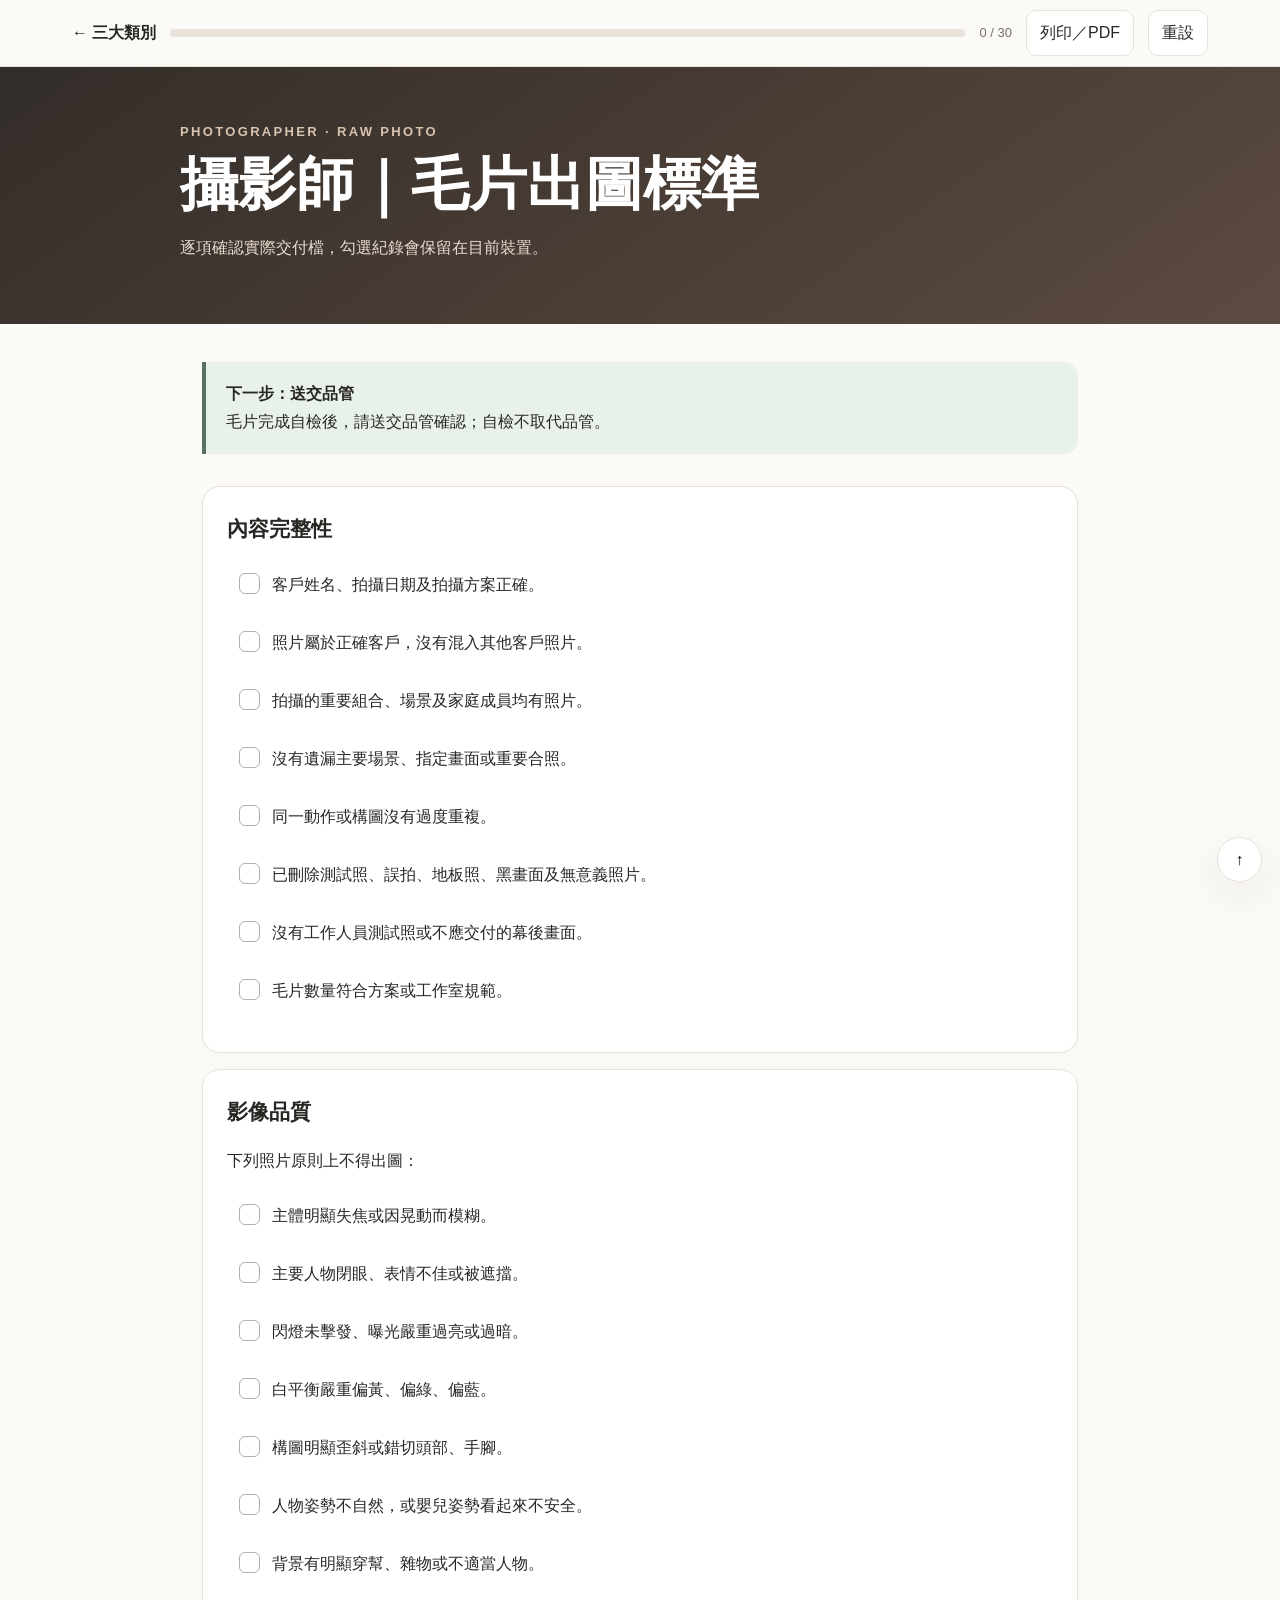
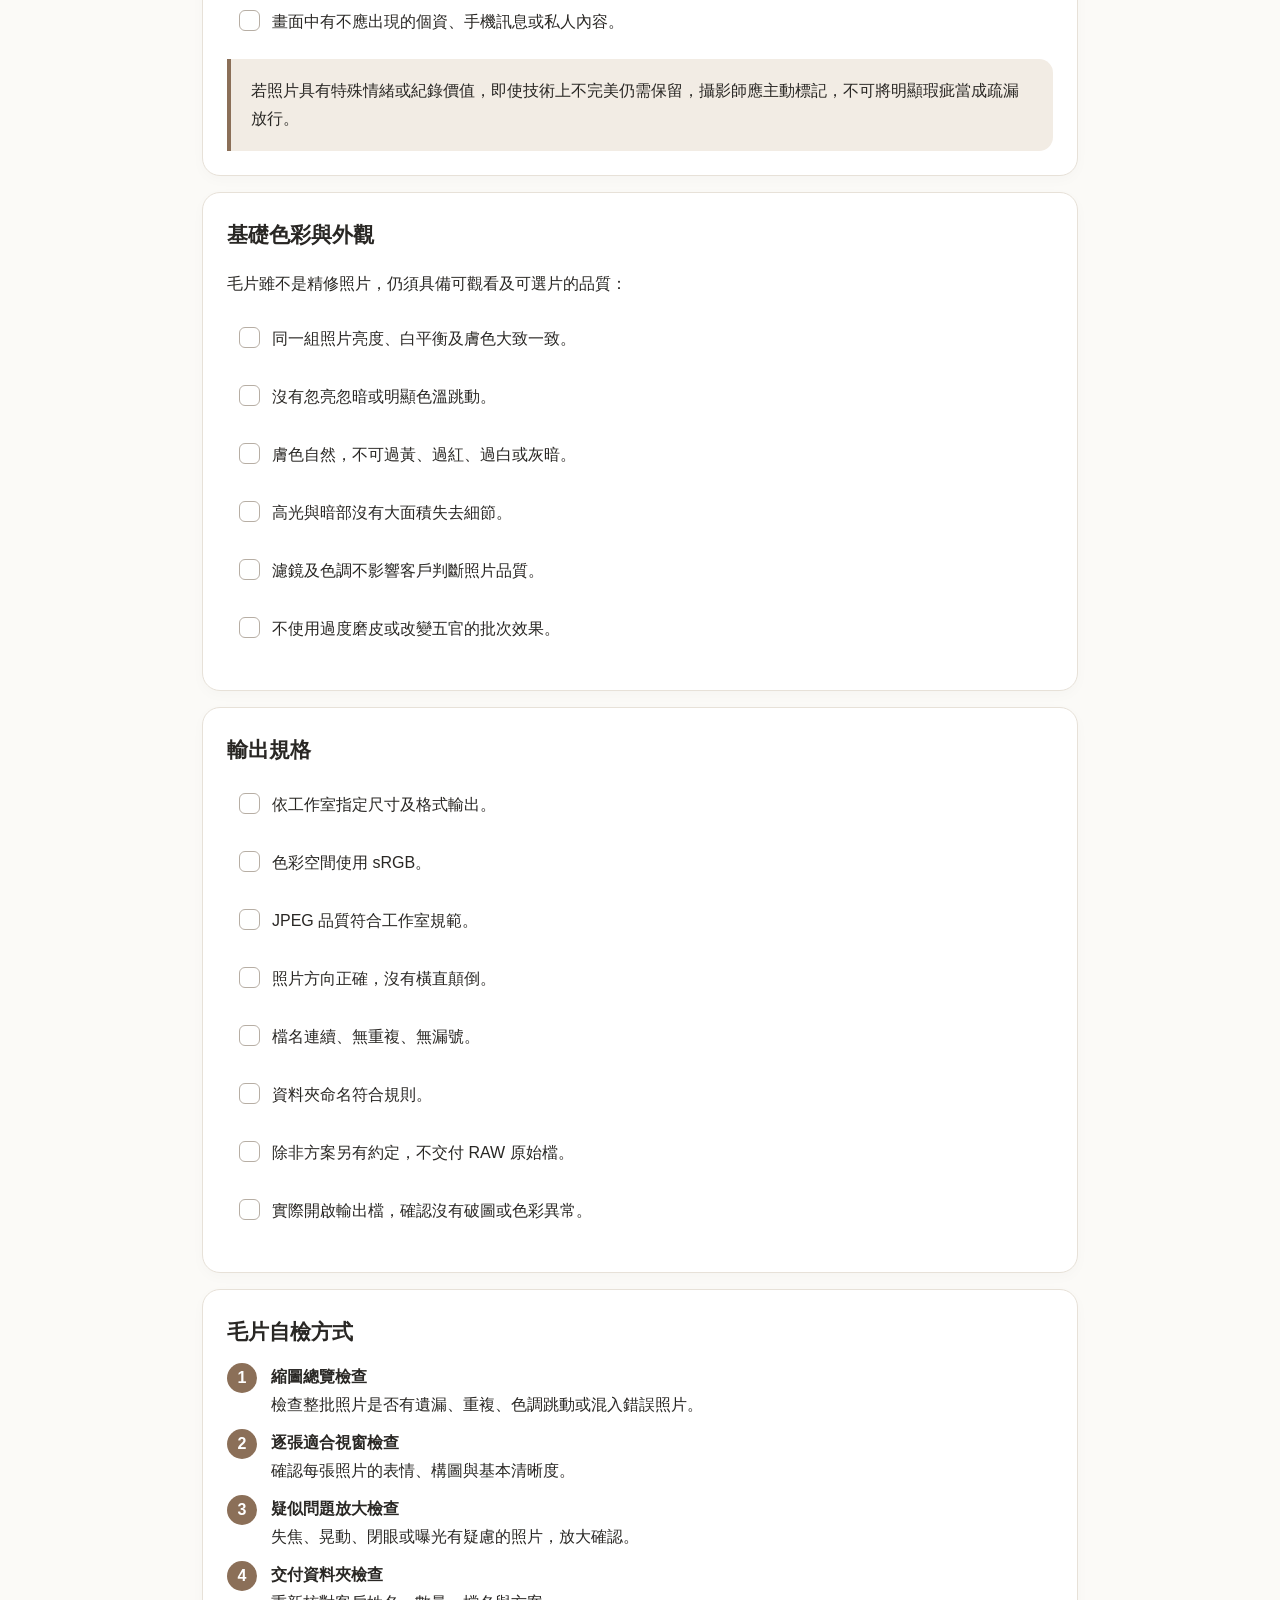
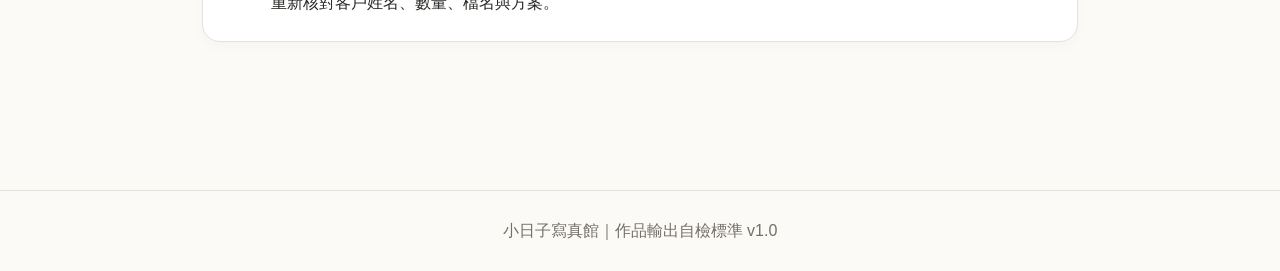
==== photographer.html @ ac639b14 "Split checklist into three category pages" ====
<!doctype html><html lang="zh-Hant"><head><meta charset="utf-8"><meta name="viewport" content="width=device-width,initial-scale=1"><title>攝影師｜毛片出圖標準｜小日子寫真館</title><meta name="description" content="小日子寫真館攝影師｜毛片出圖標準。"><link rel="stylesheet" href="styles.css"></head><body><div class="topbar"><div class="topbar-inner"><a class="home-link" href="index.html">← 三大類別</a><div class="progress-wrap"><div class="progress" id="progress"></div></div><div class="progress-text" id="progressText">0 / 0</div><button class="btn print" onclick="window.print()">列印／PDF</button><button class="btn" onclick="resetChecks()">重設</button></div></div><header class="pagehero"><div class="pagehero-inner"><div class="eyebrow">PHOTOGRAPHER · RAW PHOTO</div><h1>攝影師｜毛片出圖標準</h1><p>逐項確認實際交付檔，勾選紀錄會保留在目前裝置。</p></div></header><main class="single"><div class="qa-next"><b>下一步：送交品管</b><br>毛片完成自檢後，請送交品管確認；自檢不取代品管。</div><section id="photo">
<div class="card"><h3>內容完整性</h3><div class="checklist" data-items="客戶姓名、拍攝日期及拍攝方案正確。|照片屬於正確客戶，沒有混入其他客戶照片。|拍攝的重要組合、場景及家庭成員均有照片。|沒有遺漏主要場景、指定畫面或重要合照。|同一動作或構圖沒有過度重複。|已刪除測試照、誤拍、地板照、黑畫面及無意義照片。|沒有工作人員測試照或不應交付的幕後畫面。|毛片數量符合方案或工作室規範。"></div></div>
<div class="card"><h3>影像品質</h3><p>下列照片原則上不得出圖：</p><div class="checklist" data-items="主體明顯失焦或因晃動而模糊。|主要人物閉眼、表情不佳或被遮擋。|閃燈未擊發、曝光嚴重過亮或過暗。|白平衡嚴重偏黃、偏綠、偏藍。|構圖明顯歪斜或錯切頭部、手腳。|人物姿勢不自然，或嬰兒姿勢看起來不安全。|背景有明顯穿幫、雜物或不適當人物。|畫面中有不應出現的個資、手機訊息或私人內容。"></div><div class="callout">若照片具有特殊情緒或紀錄價值，即使技術上不完美仍需保留，攝影師應主動標記，不可將明顯瑕疵當成疏漏放行。</div></div>
<div class="card"><h3>基礎色彩與外觀</h3><p>毛片雖不是精修照片，仍須具備可觀看及可選片的品質：</p><div class="checklist" data-items="同一組照片亮度、白平衡及膚色大致一致。|沒有忽亮忽暗或明顯色溫跳動。|膚色自然，不可過黃、過紅、過白或灰暗。|高光與暗部沒有大面積失去細節。|濾鏡及色調不影響客戶判斷照片品質。|不使用過度磨皮或改變五官的批次效果。"></div></div>
<div class="card"><h3>輸出規格</h3><div class="checklist" data-items="依工作室指定尺寸及格式輸出。|色彩空間使用 sRGB。|JPEG 品質符合工作室規範。|照片方向正確，沒有橫直顛倒。|檔名連續、無重複、無漏號。|資料夾命名符合規則。|除非方案另有約定，不交付 RAW 原始檔。|實際開啟輸出檔，確認沒有破圖或色彩異常。"></div></div>
<div class="card"><h3>毛片自檢方式</h3><div class="steps"><div class="step"><div><b>縮圖總覽檢查</b><br>檢查整批照片是否有遺漏、重複、色調跳動或混入錯誤照片。</div></div><div class="step"><div><b>逐張適合視窗檢查</b><br>確認每張照片的表情、構圖與基本清晰度。</div></div><div class="step"><div><b>疑似問題放大檢查</b><br>失焦、晃動、閉眼或曝光有疑慮的照片，放大確認。</div></div><div class="step"><div><b>交付資料夾檢查</b><br>重新核對客戶姓名、數量、檔名與方案。</div></div></div></div></section></main><button class="backtop" aria-label="回到頂端" onclick="scrollTo({top:0,behavior:'smooth'})">↑</button><footer class="footer">小日子寫真館｜作品輸出自檢標準 v1.0</footer><script src="app.js"></script></body></html>
---- styles.css ----
:root{--paper:#fbfaf7;--ink:#292724;--muted:#746f68;--line:#e7e1d8;--brand:#8b6f58;--brand2:#b69a7c;--soft:#f2ece4;--green:#58725f;--red:#a4524b;--orange:#b67a35;--shadow:0 14px 40px rgba(55,44,32,.08)}*{box-sizing:border-box}html{scroll-behavior:smooth}body{margin:0;background:var(--paper);color:var(--ink);font-family:-apple-system,BlinkMacSystemFont,"Noto Sans TC","PingFang TC","Microsoft JhengHei",sans-serif;line-height:1.75}button,input,textarea,select{font:inherit}.topbar{position:sticky;top:0;z-index:30;background:rgba(251,250,247,.92);backdrop-filter:blur(14px);border-bottom:1px solid var(--line)}.topbar-inner{max-width:1180px;margin:auto;padding:10px 22px;display:flex;align-items:center;gap:14px}.brand{font-weight:800;white-space:nowrap}.progress-wrap{flex:1;height:8px;border-radius:99px;background:#e9e3dc;overflow:hidden}.progress{height:100%;width:0;background:linear-gradient(90deg,var(--brand2),var(--green));transition:.2s}.progress-text{font-size:13px;color:var(--muted);white-space:nowrap}.btn{border:1px solid var(--line);background:#fff;color:var(--ink);padding:8px 13px;border-radius:10px;cursor:pointer}.btn:hover{border-color:var(--brand2);background:var(--soft)}.hero{background:linear-gradient(145deg,#332d29,#5c4b40);color:#fff;padding:76px 24px 68px}.hero-inner{max-width:1100px;margin:auto}.eyebrow{letter-spacing:.18em;text-transform:uppercase;color:#d8c3ae;font-size:13px;font-weight:700}.hero h1{font-family:"Noto Serif TC","Songti TC",serif;font-size:clamp(34px,6vw,66px);line-height:1.16;margin:12px 0 18px;max-width:850px}.hero p{color:#e8ddd2;max-width:720px;font-size:18px}.badges{display:flex;flex-wrap:wrap;gap:10px;margin-top:28px}.badge{border:1px solid rgba(255,255,255,.24);background:rgba(255,255,255,.08);padding:8px 13px;border-radius:99px;font-size:14px}.layout{max-width:1180px;margin:0 auto;display:grid;grid-template-columns:250px minmax(0,1fr);gap:34px;padding:38px 22px 90px}.toc{position:sticky;top:72px;align-self:start;max-height:calc(100vh - 90px);overflow:auto;padding:18px;background:#fff;border:1px solid var(--line);border-radius:18px}.toc strong{display:block;margin:0 10px 8px}.toc a{display:block;color:var(--muted);text-decoration:none;padding:7px 10px;border-radius:8px;font-size:14px}.toc a:hover{color:var(--ink);background:var(--soft)}main{min-width:0}section{scroll-margin-top:78px;margin-bottom:58px}.section-kicker{color:var(--brand);font-weight:800;letter-spacing:.1em;font-size:13px}.section-title{font-family:"Noto Serif TC","Songti TC",serif;font-size:clamp(28px,4vw,42px);line-height:1.25;margin:4px 0 18px}.lead{font-size:18px;color:#514d48}.card{background:#fff;border:1px solid var(--line);border-radius:18px;padding:24px;margin:16px 0;box-shadow:0 4px 14px rgba(50,40,30,.025)}.card h3{margin:0 0 12px;font-size:21px}.card h4{margin:22px 0 8px}.callout{border-left:4px solid var(--brand);background:var(--soft);padding:18px 20px;border-radius:0 14px 14px 0}.rule{font-weight:700;font-size:18px}.checklist{display:grid;gap:8px;margin:12px 0}.check{display:flex;align-items:flex-start;gap:12px;padding:11px 12px;border-radius:10px;cursor:pointer}.check:hover{background:var(--soft)}.check input{appearance:none;width:21px;height:21px;border:1.5px solid #b7aea4;border-radius:6px;margin:2px 0 0;flex:0 0 auto;display:grid;place-content:center}.check input:checked{background:var(--green);border-color:var(--green)}.check input:checked:after{content:"✓";color:white;font-size:14px;font-weight:800}.check:has(input:checked) span{text-decoration:line-through;color:#8a857f}.error-grid,.spec-grid,.role-grid{display:grid;grid-template-columns:repeat(3,1fr);gap:14px}.error{border-radius:15px;padding:18px;border:1px solid var(--line);background:#fff}.error b{font-size:20px}.error.s{border-top:5px solid var(--red)}.error.a{border-top:5px solid var(--orange)}.error.b{border-top:5px solid #8c887f}.error small{display:block;color:var(--muted);margin-top:8px}.steps{counter-reset:step;display:grid;gap:10px}.step{display:flex;gap:14px;align-items:flex-start}.step:before{counter-increment:step;content:counter(step);width:30px;height:30px;display:grid;place-items:center;border-radius:50%;background:var(--brand);color:#fff;font-weight:800;flex:0 0 auto}.spec{padding:16px;border:1px solid var(--line);border-radius:14px;background:#fff}.spec b{display:block;color:var(--brand)}.flow{display:flex;flex-direction:column;align-items:center;gap:5px;text-align:center}.flow-box{min-width:240px;padding:10px 20px;border:1px solid var(--line);background:#fff;border-radius:10px}.arrow{color:var(--brand);font-size:21px}.branch{display:grid;grid-template-columns:1fr 1fr;gap:12px;width:100%}.branch>div{padding:14px;border-radius:12px}.branch .bad{background:#f8eae8;color:#763d38}.branch .good{background:#e9f1eb;color:#3f5e48}.form-grid{display:grid;grid-template-columns:1fr 1fr;gap:16px}.field label{display:block;font-weight:700;margin-bottom:5px}.field input,.field select,.field textarea{width:100%;border:1px solid #cec6bd;border-radius:10px;background:#fff;padding:11px 12px}.field textarea{min-height:88px;resize:vertical}.wide{grid-column:1/-1}.status-flow{display:flex;flex-wrap:wrap;align-items:center;gap:8px}.status{padding:8px 12px;border-radius:99px;background:var(--soft);font-weight:700;font-size:14px}.notice{font-size:17px}.notice blockquote{margin:12px 0;padding-left:18px;border-left:3px solid var(--brand2)}.mini{font-size:14px;color:var(--muted)}.backtop{position:fixed;right:18px;bottom:18px;width:45px;height:45px;border-radius:50%;border:1px solid var(--line);background:#fff;box-shadow:var(--shadow);cursor:pointer}.footer{padding:26px;text-align:center;color:var(--muted);border-top:1px solid var(--line)}@media(max-width:840px){.layout{display:block;padding:24px 16px 70px}.toc{position:relative;top:auto;margin-bottom:28px;max-height:none}.error-grid,.spec-grid,.role-grid{grid-template-columns:1fr}.hero{padding:58px 20px 50px}.form-grid{grid-template-columns:1fr}.wide{grid-column:auto}.topbar-inner{padding:9px 12px}.brand{display:none}.btn.print{display:none}.branch{grid-template-columns:1fr}.card{padding:19px}}@media print{.topbar,.toc,.backtop,.btn{display:none!important}.hero{padding:30px;color:#000;background:#fff;border-bottom:2px solid #000}.hero p,.eyebrow{color:#333}.layout{display:block;padding:20px}.card{box-shadow:none;break-inside:avoid}section{margin-bottom:28px}.check input{appearance:auto}.footer{display:none}}@media(prefers-reduced-motion:reduce){html{scroll-behavior:auto}*{transition:none!important}}

.home-hero{background:linear-gradient(145deg,#332d29,#5c4b40);color:#fff;padding:82px 24px}.home-inner{max-width:1060px;margin:auto}.home-inner h1{font-family:"Noto Serif TC","Songti TC",serif;font-size:clamp(38px,7vw,70px);line-height:1.12;margin:12px 0 18px}.home-inner p{color:#e8ddd2;max-width:680px;font-size:18px}.home-main{max-width:1060px;margin:auto;padding:48px 22px 90px}.cat-grid{display:grid;grid-template-columns:repeat(3,1fr);gap:18px}.cat-card{display:flex;flex-direction:column;min-height:280px;padding:28px;border-radius:20px;border:1px solid var(--line);background:#fff;color:var(--ink);text-decoration:none;box-shadow:var(--shadow);transition:.2s}.cat-card:hover{transform:translateY(-4px);border-color:var(--brand2)}.cat-no{color:var(--brand);font-weight:800;letter-spacing:.12em;font-size:13px}.cat-card h2{font-family:"Noto Serif TC","Songti TC",serif;font-size:30px;line-height:1.25;margin:18px 0 8px}.cat-card p{color:var(--muted)}.cat-link{margin-top:auto;color:var(--brand);font-weight:800}.pagehero{background:linear-gradient(145deg,#332d29,#5c4b40);color:#fff;padding:54px 24px 46px}.pagehero-inner{max-width:920px;margin:auto}.pagehero h1{font-family:"Noto Serif TC","Songti TC",serif;font-size:clamp(34px,6vw,58px);line-height:1.15;margin:8px 0 10px}.pagehero p{color:#e8ddd2}.single{max-width:920px;margin:auto;padding:38px 22px 90px}.qa-next{border-left:4px solid var(--green);background:#e9f1eb;padding:18px 20px;border-radius:0 14px 14px 0;margin:0 0 32px}.home-link{color:var(--ink);text-decoration:none;font-weight:800;white-space:nowrap}@media(max-width:840px){.cat-grid{grid-template-columns:1fr}.cat-card{min-height:220px}.home-hero{padding:58px 20px}.single{padding:26px 16px 70px}.pagehero{padding:42px 18px 36px}.topbar .home-link{font-size:14px}}
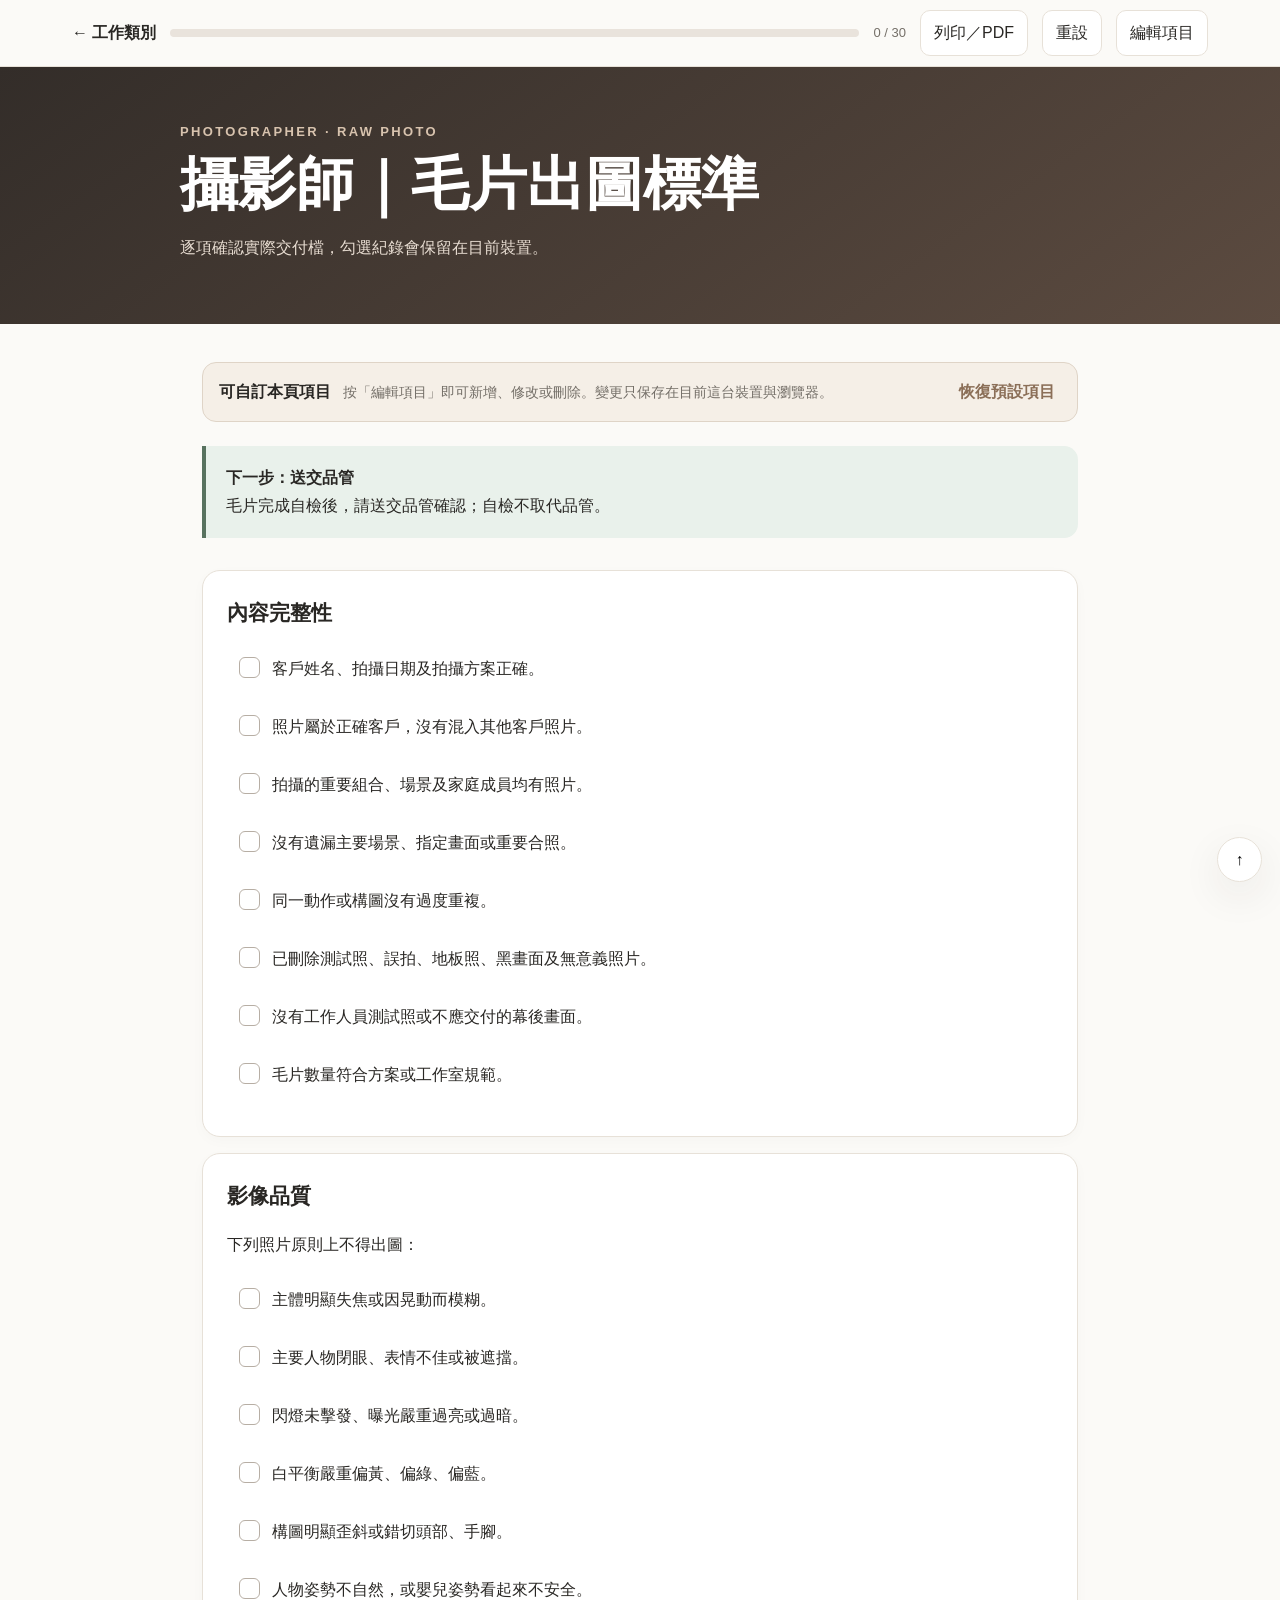
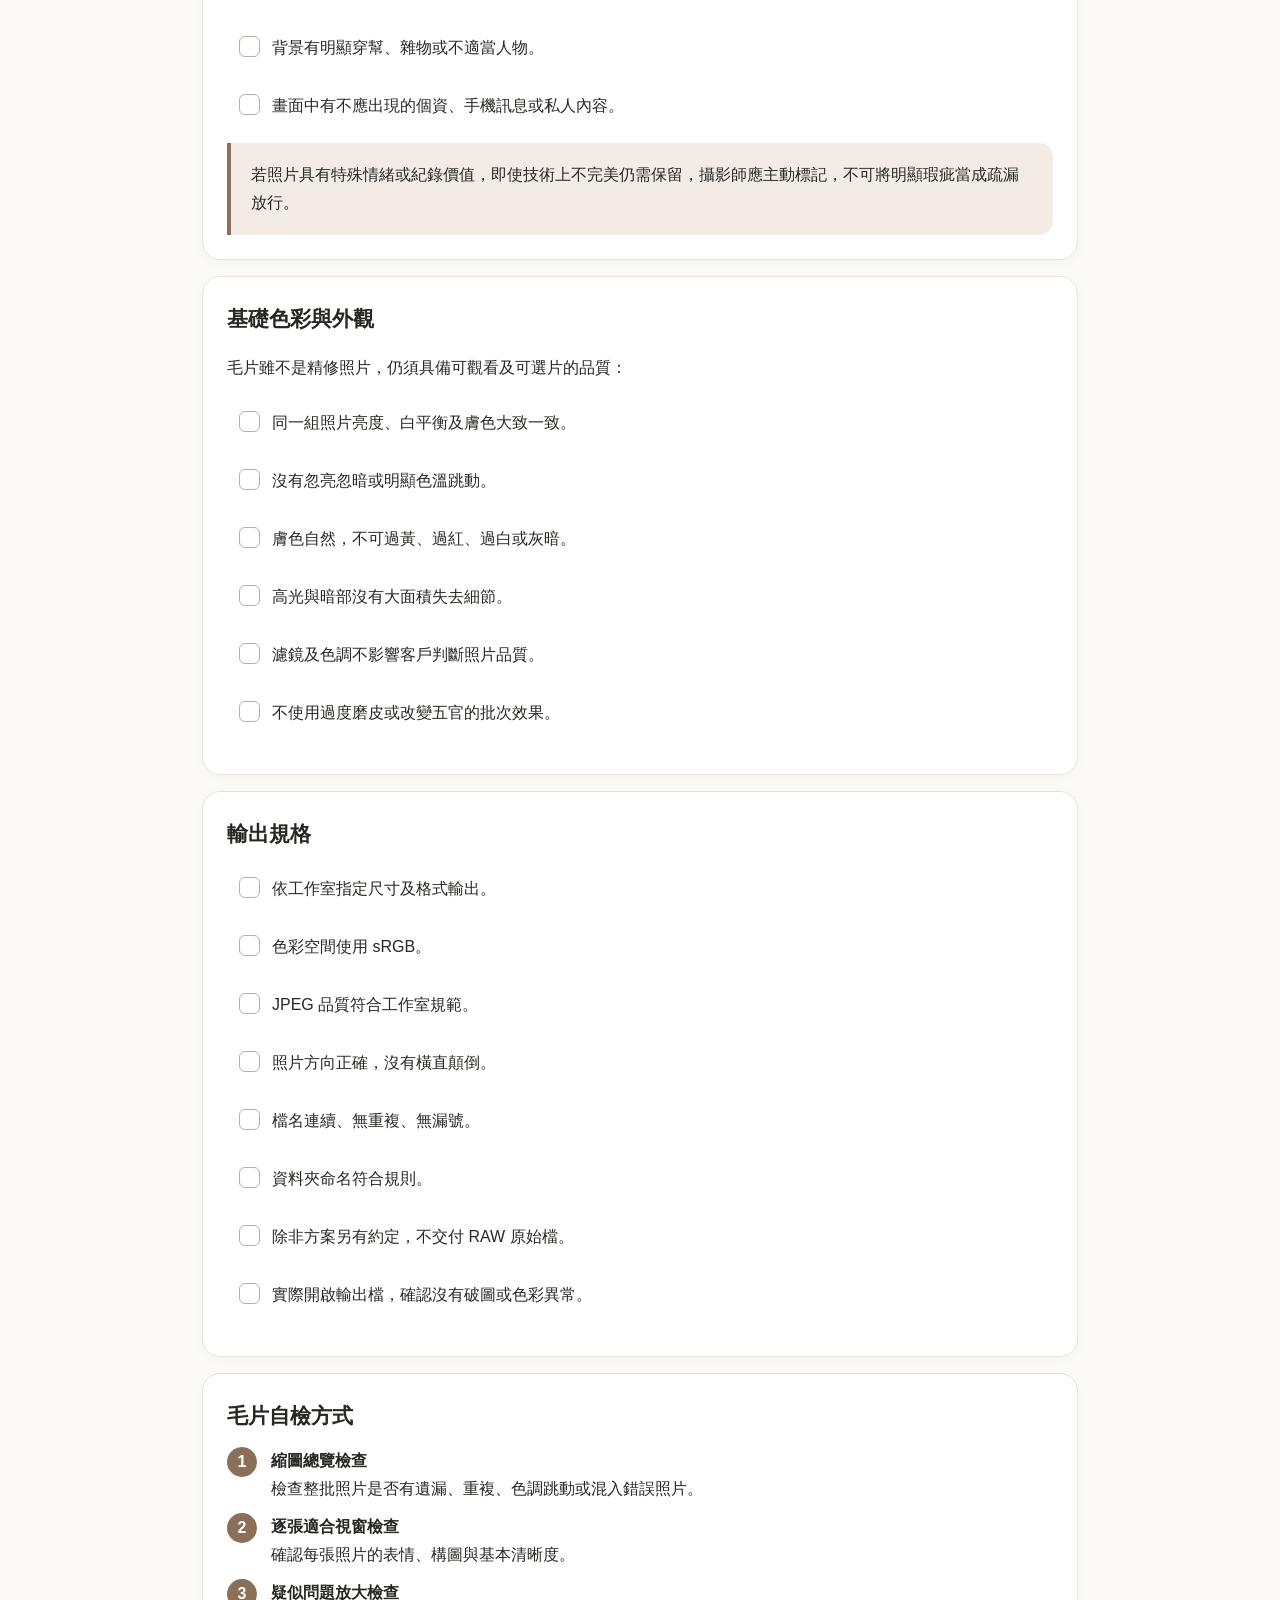
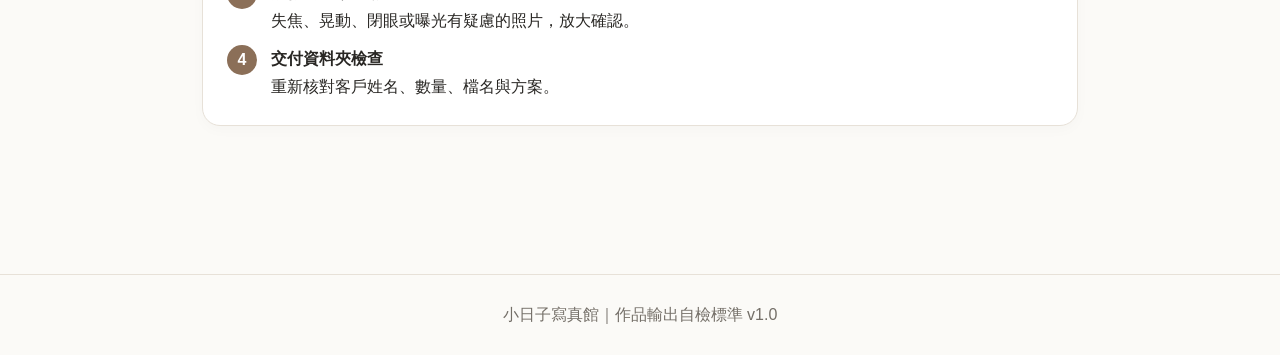
==== commit 4eefa745: "Add soother prop safety checklist and editable items" ====
--- a/photographer.html
+++ b/photographer.html
@@ -1,4 +1,4 @@
-<!doctype html><html lang="zh-Hant"><head><meta charset="utf-8"><meta name="viewport" content="width=device-width,initial-scale=1"><title>攝影師｜毛片出圖標準｜小日子寫真館</title><meta name="description" content="小日子寫真館攝影師｜毛片出圖標準。"><link rel="stylesheet" href="styles.css"></head><body><div class="topbar"><div class="topbar-inner"><a class="home-link" href="index.html">← 三大類別</a><div class="progress-wrap"><div class="progress" id="progress"></div></div><div class="progress-text" id="progressText">0 / 0</div><button class="btn print" onclick="window.print()">列印／PDF</button><button class="btn" onclick="resetChecks()">重設</button></div></div><header class="pagehero"><div class="pagehero-inner"><div class="eyebrow">PHOTOGRAPHER · RAW PHOTO</div><h1>攝影師｜毛片出圖標準</h1><p>逐項確認實際交付檔，勾選紀錄會保留在目前裝置。</p></div></header><main class="single"><div class="qa-next"><b>下一步：送交品管</b><br>毛片完成自檢後，請送交品管確認；自檢不取代品管。</div><section id="photo">
+<!doctype html><html lang="zh-Hant"><head><meta charset="utf-8"><meta name="viewport" content="width=device-width,initial-scale=1"><title>攝影師｜毛片出圖標準｜小日子寫真館</title><meta name="description" content="小日子寫真館攝影師｜毛片出圖標準。"><link rel="stylesheet" href="styles.css"></head><body><div class="topbar"><div class="topbar-inner"><a class="home-link" href="index.html">← 工作類別</a><div class="progress-wrap"><div class="progress" id="progress"></div></div><div class="progress-text" id="progressText">0 / 0</div><button class="btn print" onclick="window.print()">列印／PDF</button><button class="btn" onclick="resetChecks()">重設</button></div></div><header class="pagehero"><div class="pagehero-inner"><div class="eyebrow">PHOTOGRAPHER · RAW PHOTO</div><h1>攝影師｜毛片出圖標準</h1><p>逐項確認實際交付檔，勾選紀錄會保留在目前裝置。</p></div></header><main class="single"><div class="qa-next"><b>下一步：送交品管</b><br>毛片完成自檢後，請送交品管確認；自檢不取代品管。</div><section id="photo">
 <div class="card"><h3>內容完整性</h3><div class="checklist" data-items="客戶姓名、拍攝日期及拍攝方案正確。|照片屬於正確客戶，沒有混入其他客戶照片。|拍攝的重要組合、場景及家庭成員均有照片。|沒有遺漏主要場景、指定畫面或重要合照。|同一動作或構圖沒有過度重複。|已刪除測試照、誤拍、地板照、黑畫面及無意義照片。|沒有工作人員測試照或不應交付的幕後畫面。|毛片數量符合方案或工作室規範。"></div></div>
 <div class="card"><h3>影像品質</h3><p>下列照片原則上不得出圖：</p><div class="checklist" data-items="主體明顯失焦或因晃動而模糊。|主要人物閉眼、表情不佳或被遮擋。|閃燈未擊發、曝光嚴重過亮或過暗。|白平衡嚴重偏黃、偏綠、偏藍。|構圖明顯歪斜或錯切頭部、手腳。|人物姿勢不自然，或嬰兒姿勢看起來不安全。|背景有明顯穿幫、雜物或不適當人物。|畫面中有不應出現的個資、手機訊息或私人內容。"></div><div class="callout">若照片具有特殊情緒或紀錄價值，即使技術上不完美仍需保留，攝影師應主動標記，不可將明顯瑕疵當成疏漏放行。</div></div>
 <div class="card"><h3>基礎色彩與外觀</h3><p>毛片雖不是精修照片，仍須具備可觀看及可選片的品質：</p><div class="checklist" data-items="同一組照片亮度、白平衡及膚色大致一致。|沒有忽亮忽暗或明顯色溫跳動。|膚色自然，不可過黃、過紅、過白或灰暗。|高光與暗部沒有大面積失去細節。|濾鏡及色調不影響客戶判斷照片品質。|不使用過度磨皮或改變五官的批次效果。"></div></div>
--- a/styles.css
+++ b/styles.css
@@ -1,4 +1,25 @@
 
 :root{--paper:#fbfaf7;--ink:#292724;--muted:#746f68;--line:#e7e1d8;--brand:#8b6f58;--brand2:#b69a7c;--soft:#f2ece4;--green:#58725f;--red:#a4524b;--orange:#b67a35;--shadow:0 14px 40px rgba(55,44,32,.08)}*{box-sizing:border-box}html{scroll-behavior:smooth}body{margin:0;background:var(--paper);color:var(--ink);font-family:-apple-system,BlinkMacSystemFont,"Noto Sans TC","PingFang TC","Microsoft JhengHei",sans-serif;line-height:1.75}button,input,textarea,select{font:inherit}.topbar{position:sticky;top:0;z-index:30;background:rgba(251,250,247,.92);backdrop-filter:blur(14px);border-bottom:1px solid var(--line)}.topbar-inner{max-width:1180px;margin:auto;padding:10px 22px;display:flex;align-items:center;gap:14px}.brand{font-weight:800;white-space:nowrap}.progress-wrap{flex:1;height:8px;border-radius:99px;background:#e9e3dc;overflow:hidden}.progress{height:100%;width:0;background:linear-gradient(90deg,var(--brand2),var(--green));transition:.2s}.progress-text{font-size:13px;color:var(--muted);white-space:nowrap}.btn{border:1px solid var(--line);background:#fff;color:var(--ink);padding:8px 13px;border-radius:10px;cursor:pointer}.btn:hover{border-color:var(--brand2);background:var(--soft)}.hero{background:linear-gradient(145deg,#332d29,#5c4b40);color:#fff;padding:76px 24px 68px}.hero-inner{max-width:1100px;margin:auto}.eyebrow{letter-spacing:.18em;text-transform:uppercase;color:#d8c3ae;font-size:13px;font-weight:700}.hero h1{font-family:"Noto Serif TC","Songti TC",serif;font-size:clamp(34px,6vw,66px);line-height:1.16;margin:12px 0 18px;max-width:850px}.hero p{color:#e8ddd2;max-width:720px;font-size:18px}.badges{display:flex;flex-wrap:wrap;gap:10px;margin-top:28px}.badge{border:1px solid rgba(255,255,255,.24);background:rgba(255,255,255,.08);padding:8px 13px;border-radius:99px;font-size:14px}.layout{max-width:1180px;margin:0 auto;display:grid;grid-template-columns:250px minmax(0,1fr);gap:34px;padding:38px 22px 90px}.toc{position:sticky;top:72px;align-self:start;max-height:calc(100vh - 90px);overflow:auto;padding:18px;background:#fff;border:1px solid var(--line);border-radius:18px}.toc strong{display:block;margin:0 10px 8px}.toc a{display:block;color:var(--muted);text-decoration:none;padding:7px 10px;border-radius:8px;font-size:14px}.toc a:hover{color:var(--ink);background:var(--soft)}main{min-width:0}section{scroll-margin-top:78px;margin-bottom:58px}.section-kicker{color:var(--brand);font-weight:800;letter-spacing:.1em;font-size:13px}.section-title{font-family:"Noto Serif TC","Songti TC",serif;font-size:clamp(28px,4vw,42px);line-height:1.25;margin:4px 0 18px}.lead{font-size:18px;color:#514d48}.card{background:#fff;border:1px solid var(--line);border-radius:18px;padding:24px;margin:16px 0;box-shadow:0 4px 14px rgba(50,40,30,.025)}.card h3{margin:0 0 12px;font-size:21px}.card h4{margin:22px 0 8px}.callout{border-left:4px solid var(--brand);background:var(--soft);padding:18px 20px;border-radius:0 14px 14px 0}.rule{font-weight:700;font-size:18px}.checklist{display:grid;gap:8px;margin:12px 0}.check{display:flex;align-items:flex-start;gap:12px;padding:11px 12px;border-radius:10px;cursor:pointer}.check:hover{background:var(--soft)}.check input{appearance:none;width:21px;height:21px;border:1.5px solid #b7aea4;border-radius:6px;margin:2px 0 0;flex:0 0 auto;display:grid;place-content:center}.check input:checked{background:var(--green);border-color:var(--green)}.check input:checked:after{content:"✓";color:white;font-size:14px;font-weight:800}.check:has(input:checked) span{text-decoration:line-through;color:#8a857f}.error-grid,.spec-grid,.role-grid{display:grid;grid-template-columns:repeat(3,1fr);gap:14px}.error{border-radius:15px;padding:18px;border:1px solid var(--line);background:#fff}.error b{font-size:20px}.error.s{border-top:5px solid var(--red)}.error.a{border-top:5px solid var(--orange)}.error.b{border-top:5px solid #8c887f}.error small{display:block;color:var(--muted);margin-top:8px}.steps{counter-reset:step;display:grid;gap:10px}.step{display:flex;gap:14px;align-items:flex-start}.step:before{counter-increment:step;content:counter(step);width:30px;height:30px;display:grid;place-items:center;border-radius:50%;background:var(--brand);color:#fff;font-weight:800;flex:0 0 auto}.spec{padding:16px;border:1px solid var(--line);border-radius:14px;background:#fff}.spec b{display:block;color:var(--brand)}.flow{display:flex;flex-direction:column;align-items:center;gap:5px;text-align:center}.flow-box{min-width:240px;padding:10px 20px;border:1px solid var(--line);background:#fff;border-radius:10px}.arrow{color:var(--brand);font-size:21px}.branch{display:grid;grid-template-columns:1fr 1fr;gap:12px;width:100%}.branch>div{padding:14px;border-radius:12px}.branch .bad{background:#f8eae8;color:#763d38}.branch .good{background:#e9f1eb;color:#3f5e48}.form-grid{display:grid;grid-template-columns:1fr 1fr;gap:16px}.field label{display:block;font-weight:700;margin-bottom:5px}.field input,.field select,.field textarea{width:100%;border:1px solid #cec6bd;border-radius:10px;background:#fff;padding:11px 12px}.field textarea{min-height:88px;resize:vertical}.wide{grid-column:1/-1}.status-flow{display:flex;flex-wrap:wrap;align-items:center;gap:8px}.status{padding:8px 12px;border-radius:99px;background:var(--soft);font-weight:700;font-size:14px}.notice{font-size:17px}.notice blockquote{margin:12px 0;padding-left:18px;border-left:3px solid var(--brand2)}.mini{font-size:14px;color:var(--muted)}.backtop{position:fixed;right:18px;bottom:18px;width:45px;height:45px;border-radius:50%;border:1px solid var(--line);background:#fff;box-shadow:var(--shadow);cursor:pointer}.footer{padding:26px;text-align:center;color:var(--muted);border-top:1px solid var(--line)}@media(max-width:840px){.layout{display:block;padding:24px 16px 70px}.toc{position:relative;top:auto;margin-bottom:28px;max-height:none}.error-grid,.spec-grid,.role-grid{grid-template-columns:1fr}.hero{padding:58px 20px 50px}.form-grid{grid-template-columns:1fr}.wide{grid-column:auto}.topbar-inner{padding:9px 12px}.brand{display:none}.btn.print{display:none}.branch{grid-template-columns:1fr}.card{padding:19px}}@media print{.topbar,.toc,.backtop,.btn{display:none!important}.hero{padding:30px;color:#000;background:#fff;border-bottom:2px solid #000}.hero p,.eyebrow{color:#333}.layout{display:block;padding:20px}.card{box-shadow:none;break-inside:avoid}section{margin-bottom:28px}.check input{appearance:auto}.footer{display:none}}@media(prefers-reduced-motion:reduce){html{scroll-behavior:auto}*{transition:none!important}}
 
-.home-hero{background:linear-gradient(145deg,#332d29,#5c4b40);color:#fff;padding:82px 24px}.home-inner{max-width:1060px;margin:auto}.home-inner h1{font-family:"Noto Serif TC","Songti TC",serif;font-size:clamp(38px,7vw,70px);line-height:1.12;margin:12px 0 18px}.home-inner p{color:#e8ddd2;max-width:680px;font-size:18px}.home-main{max-width:1060px;margin:auto;padding:48px 22px 90px}.cat-grid{display:grid;grid-template-columns:repeat(3,1fr);gap:18px}.cat-card{display:flex;flex-direction:column;min-height:280px;padding:28px;border-radius:20px;border:1px solid var(--line);background:#fff;color:var(--ink);text-decoration:none;box-shadow:var(--shadow);transition:.2s}.cat-card:hover{transform:translateY(-4px);border-color:var(--brand2)}.cat-no{color:var(--brand);font-weight:800;letter-spacing:.12em;font-size:13px}.cat-card h2{font-family:"Noto Serif TC","Songti TC",serif;font-size:30px;line-height:1.25;margin:18px 0 8px}.cat-card p{color:var(--muted)}.cat-link{margin-top:auto;color:var(--brand);font-weight:800}.pagehero{background:linear-gradient(145deg,#332d29,#5c4b40);color:#fff;padding:54px 24px 46px}.pagehero-inner{max-width:920px;margin:auto}.pagehero h1{font-family:"Noto Serif TC","Songti TC",serif;font-size:clamp(34px,6vw,58px);line-height:1.15;margin:8px 0 10px}.pagehero p{color:#e8ddd2}.single{max-width:920px;margin:auto;padding:38px 22px 90px}.qa-next{border-left:4px solid var(--green);background:#e9f1eb;padding:18px 20px;border-radius:0 14px 14px 0;margin:0 0 32px}.home-link{color:var(--ink);text-decoration:none;font-weight:800;white-space:nowrap}@media(max-width:840px){.cat-grid{grid-template-columns:1fr}.cat-card{min-height:220px}.home-hero{padding:58px 20px}.single{padding:26px 16px 70px}.pagehero{padding:42px 18px 36px}.topbar .home-link{font-size:14px}}
+.home-hero{background:linear-gradient(145deg,#332d29,#5c4b40);color:#fff;padding:82px 24px}.home-inner{max-width:1060px;margin:auto}.home-inner h1{font-family:"Noto Serif TC","Songti TC",serif;font-size:clamp(38px,7vw,70px);line-height:1.12;margin:12px 0 18px}.home-inner p{color:#e8ddd2;max-width:680px;font-size:18px}.home-main{max-width:1060px;margin:auto;padding:48px 22px 90px}.cat-grid{display:grid;grid-template-columns:repeat(3,1fr);gap:18px}.cat-card{display:flex;flex-direction:column;min-height:280px;padding:28px;border-radius:20px;border:1px solid var(--line);background:#fff;color:var(--ink);text-decoration:none;box-shadow:var(--shadow);transition:.2s}.cat-card:hover{transform:translateY(-4px);border-color:var(--brand2)}.cat-no{color:var(--brand);font-weight:800;letter-spacing:.12em;font-size:13px}.cat-card h2{font-family:"Noto Serif TC","Songti TC",serif;font-size:30px;line-height:1.25;margin:18px 0 8px}.cat-card p{color:var(--muted)}.cat-link{margin-top:auto;color:var(--brand);font-weight:800}.pagehero{background:linear-gradient(145deg,#332d29,#5c4b40);color:#fff;padding:54px 24px 46px}.pagehero-inner{max-width:920px;margin:auto}.pagehero h1{font-family:"Noto Serif TC","Songti TC",serif;font-size:clamp(34px,6vw,58px);line-height:1.15;margin:8px 0 10px}.pagehero p{color:#e8ddd2}.single{max-width:920px;margin:auto;padding:38px 22px 90px}.qa-next{border-left:4px solid var(--green);background:#e9f1eb;padding:18px 20px;border-radius:0 14px 14px 0;margin:0 0 32px}.home-link{color:var(--ink);text-decoration:none;font-weight:800;white-space:nowrap}/* Four-role landing page */
+.cat-grid{grid-template-columns:repeat(2,1fr)}
+
+/* Editable checklist items */
+.check-row{display:flex;align-items:stretch;gap:8px}
+.check-row .check{flex:1}
+.item-controls,.add-item{display:none}
+.editing .item-controls{display:flex;align-items:center;gap:6px;padding:6px 0}
+.editing .add-item{display:block;width:100%;margin-top:10px;padding:12px 14px;border:1px dashed var(--brand2);border-radius:12px;background:var(--soft);color:var(--brand);font-weight:800;cursor:pointer}
+.editing .add-item:hover{background:#eae0d4}
+.icon-btn{border:1px solid var(--line);background:#fff;border-radius:9px;padding:7px 9px;color:var(--ink);cursor:pointer;font-size:13px}
+.icon-btn:hover{border-color:var(--brand2)}
+.icon-btn.danger{color:var(--red)}
+.edit-note{display:flex;align-items:center;gap:12px;border:1px solid #dfd4c7;background:#f5efe7;border-radius:14px;padding:14px 16px;margin:0 0 24px;color:var(--muted)}
+.edit-note b{color:var(--ink);white-space:nowrap}
+.edit-note span{flex:1;font-size:14px}
+.restore-defaults{border:0;background:transparent;color:var(--brand);font-weight:800;cursor:pointer;white-space:nowrap}
+.qa-warning{border-left-color:var(--orange);background:#fff2df}
+
+@media(max-width:840px){.cat-grid{grid-template-columns:1fr}.cat-card{min-height:220px}.home-hero{padding:58px 20px}.single{padding:26px 16px 70px}.pagehero{padding:42px 18px 36px}.topbar .home-link{font-size:14px}.topbar-inner{flex-wrap:wrap}.progress-wrap{order:8;flex-basis:calc(100% - 60px)}.progress-text{order:9}.topbar .print{display:none}.edit-note{align-items:flex-start;flex-wrap:wrap}.edit-note span{flex-basis:100%;order:2}.restore-defaults{order:3;padding:0}.editing .check-row{align-items:flex-start}.editing .item-controls{flex-direction:column}.icon-btn{min-width:48px}.edit-toggle{white-space:nowrap}}
+
+@media print{.edit-note,.item-controls,.add-item,.edit-toggle{display:none!important}}
